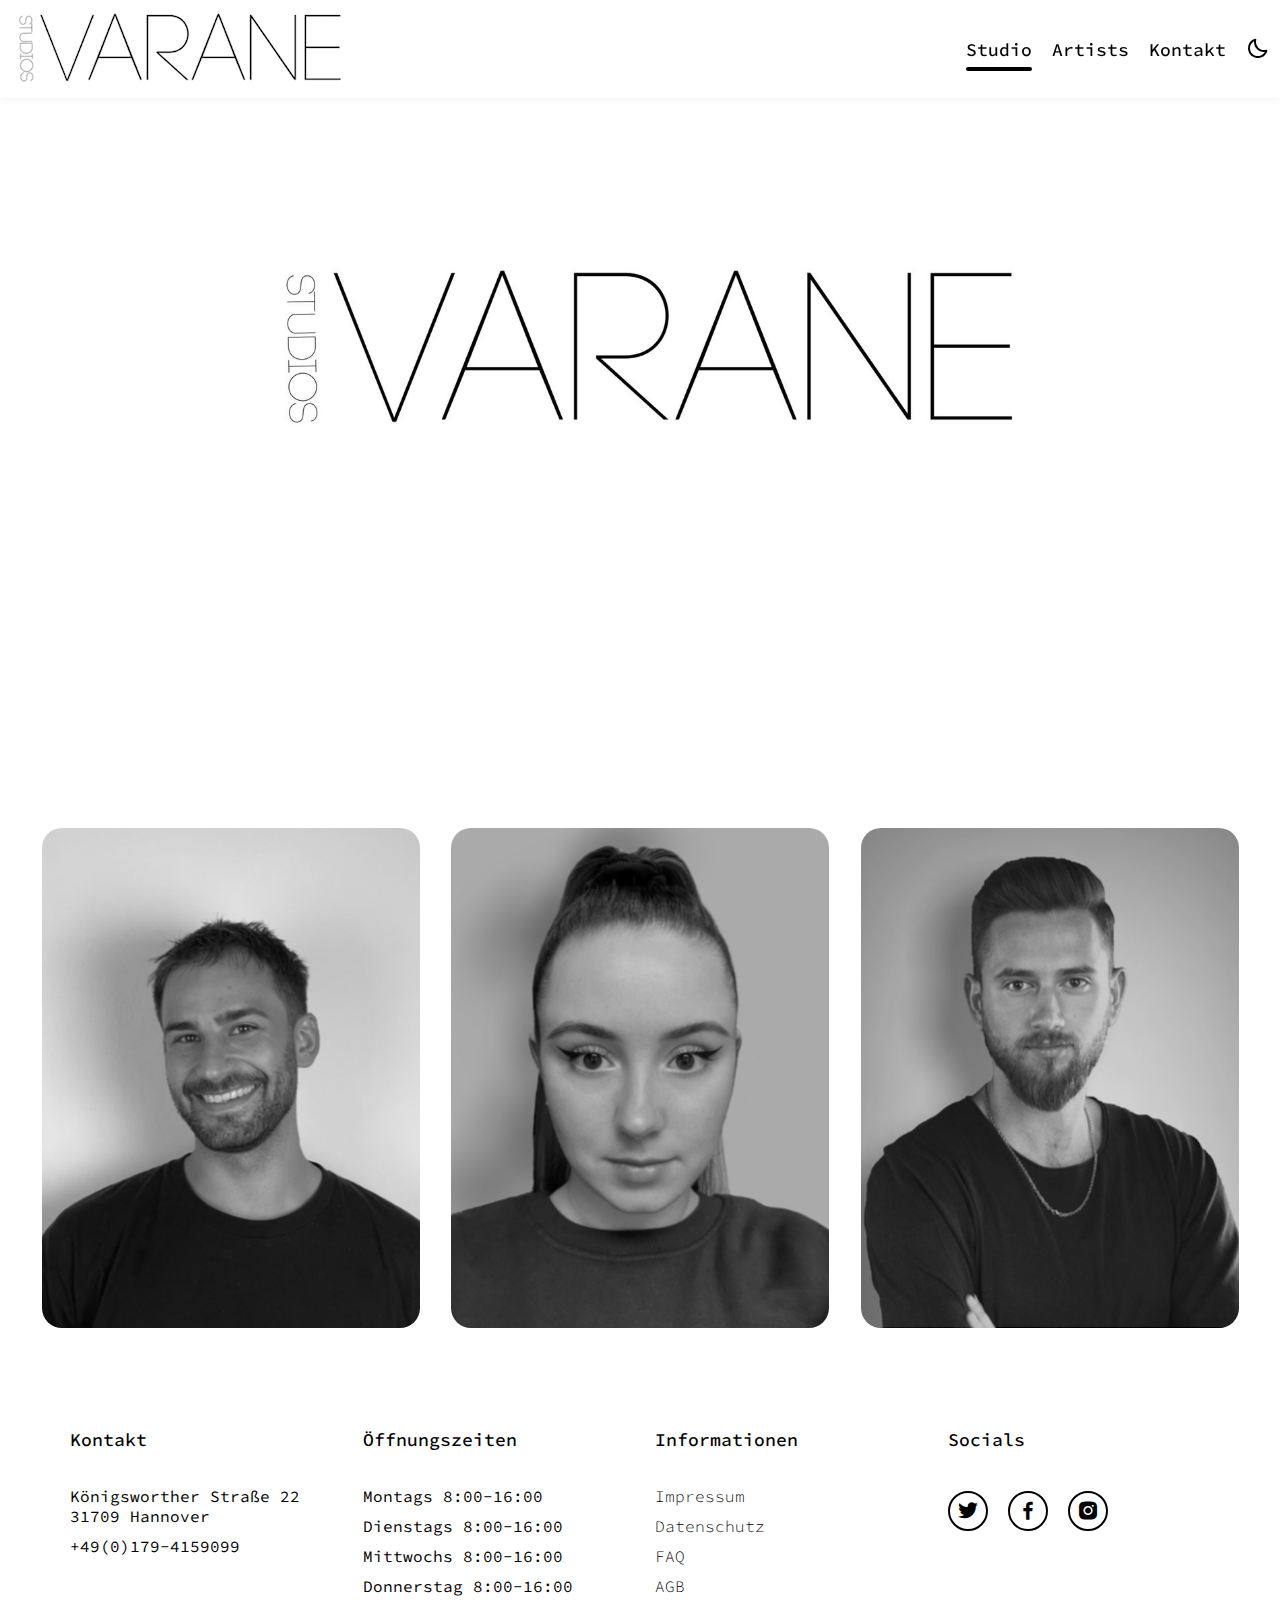
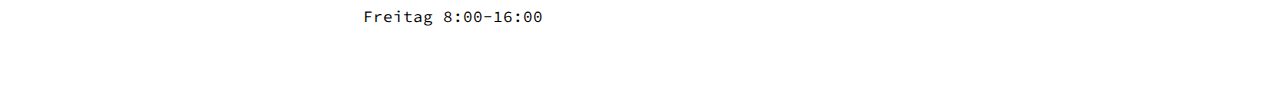
==== index.html @ ba290ebc "upload varane second design option" ====
<!DOCTYPE html>
<html lang="en">
  <head>
    <meta charset="UTF-8" />
    <meta http-equiv="X-UA-Compatible" content="IE=edge" />
    <meta name="viewport" content="width=Neo, initial-scale=1.0" />
    <title>varane.studio2</title>
    <link
      href="https://unpkg.com/boxicons@2.1.1/css/boxicons.min.css"
      rel="stylesheet"
    />
    <link href="./style.css" rel="stylesheet" />
  </head>
  <body>
    <header class="page__header header">
      <div class="header__container container">
        <div class="header__body">
          <div class="header__leftside">
            <a href="#" title="" class="header__logo_light"
              ><img
                class="light"
                src="./images/header_logo.png"
                alt="header logo"
            /></a>
            <a href="#" title="" class="header__logo_dark"
              ><img
                class="dark"
                src="./images/inverted_header_logo.png"
                alt="header logo"
            /></a>
          </div>
          <div class="header__rightside">
            <div class="header__menu header-menu">
              <ul class="header-menu__list">
                <li class="header-menu__item">
                  <a href="#" title="" class="header-menu__link current"
                    >Studio</a
                  >
                </li>
                <li class="header-menu__item">
                  <a href="./about.html" title="" class="header-menu__link"
                    >Artists</a
                  >
                <li class="header-menu__item">
                  <a href="./contact.html" title="" class="header-menu__link"
                    >Kontakt</a
                  >
                </li>
              </ul>
            </div>
            <div class="header__changer">
              <div class="header__moon">
                <i class="bx bx-moon"></i>
              </div>
            </div>
            <div class="header__mob">
              <div class="header__mob-menu">
                <i class="bx bx-menu"></i>
              </div>
            </div>
          </div>
        </div>
      </div>
    </header>
    <div class="page__intro home">
      <div class="intro__container container">
        <div class="intro__body home">
          <div class="card_light">
            <div class="card__img">
              <img src="./images/logo.jpeg" alt="intro logo light" />
            </div>
            <div class="card__content">
              <span class="card__name">Tattoo Studio</span>
              <span class="card__position">Hanover, Germany</span>
              <div class="card__socials">
                <a href="#" class="card__social"
                  ><i class="bx bxl-twitter"></i></a
                ><a href="#" class="card__social"
                  ><i class="bx bxl-facebook"></i></a
                ><a
                  href="https://www.instagram.com/varane.studios/"
                  class="card__social"
                  ><i class="bx bxl-instagram-alt"></i
                ></a>
              </div>
            </div>
          </div>
        <div class="card_dark">
          <div class="card__img">
            <img src="./images/inverted_logo.jpeg" alt="intro logo dark" />
          </div>
          <div class="card__content">
            <span class="card__name">Tattoo Studio</span>
            <span class="card__position">Hanover, Germany</span>
            <div class="card__socials">
              <a href="#" class="card__social"><i class="bx bxl-twitter"></i></a
              ><a href="#" class="card__social"
                ><i class="bx bxl-facebook"></i></a
              ><a
                href="https://www.instagram.com/varane.studios/"
                class="card__social"
                ><i class="bx bxl-instagram-alt"></i
              ></a>
            </div>
          </div>
        </div>
      </div>
    </div>
      <div class="page__intro home">
        <div class="intro__container container">
          <div class="intro__body Artists">
            <div class="artist card">
              <div class="card__img">
                <img src="./images/stefan.png" alt="Stefan Leußer" />
              </div>
              <div class="card__content">
                <span class="card__name">Stefan Leußer</span>
                <span class="tattoostyle card__position">Schwarz Weiß Kontraste</span>
                <span class="tattoostyle card__position">&</span>
                <span class="tattoostyle card__position">Abstrakte Elemente</span>
                <div class="card__socials">
                  <a href="#" class="card__social"
                    ><i class="bx bxl-twitter"></i></a
                  ><a href="#" class="card__social"
                    ><i class="bx bxl-facebook"></i></a
                  ><a
                    href="https://www.instagram.com/varane.studios/"
                    class="card__social"
                    ><i class="bx bxl-instagram-alt"></i
                  ></a>
                </div>
              </div>
            </div>
            <div class="artist card">
              <div class="card__img">
                <img src="./images/lou.png" alt="Lou" />
              </div>
              <div class="card__content">
                <span class="card__name">Lou Schmou</span>
                <span class="tattoostyle card__position">Feine Linien</span>
                <span class="tattoostyle card__position">&</span>
                <span class="tattoostyle card__position">Sanfte Schatten</span>
                <div class="card__socials">
                  <a href="#" class="card__social"
                    ><i class="bx bxl-twitter"></i></a
                  ><a href="#" class="card__social"
                    ><i class="bx bxl-facebook"></i></a
                  ><a
                    href="https://www.instagram.com/varane.studios/"
                    class="card__social"
                    ><i class="bx bxl-instagram-alt"></i
                  ></a>
                </div>
              </div>
            </div>
    <div class="artist card">
      <div class="card__img">
        <img src="./images/vitalij.png" alt="Vitalij" />
      </div>
      <div class="card__content">
        <span class="card__name">Vitalij Mitalji</span>
        <span class="tattoostyle card__position">Feine, geometrische Linien</span>
        <span class="tattoostyle card__position">&</span>
        <span class="tattoostyle card__position">Realistische Motive</span>
        <div class="card__socials">
          <a href="#" class="card__social"
            ><i class="bx bxl-twitter"></i></a
          ><a href="#" class="card__social"
            ><i class="bx bxl-facebook"></i></a
          ><a
            href="https://www.instagram.com/varane.studios/"
            class="card__social"
            ><i class="bx bxl-instagram-alt"></i
          ></a>
        </div>
      </div>
    </div>
  </div>
      <footer class="footer">
        <div class="footer_container">
          <div class="row">
            <div class="footer-col">
              <h4>Kontakt</h4>
              <ul>
                <li>Königsworther Straße 22<br>31709 Hannover</li>
                <li>+49(0)179-4159099</li>
              </ul>
            </div>
            <div class="footer-col">
              <h4>Öffnungszeiten</h4>
              <ul>
                <li>Montags 8:00-16:00</li>
                <li>Dienstags 8:00-16:00</li>
                <li>Mittwochs 8:00-16:00</li>
                <li>Donnerstag 8:00-16:00</li>
                <li>Freitag 8:00-16:00</li>
              </ul>
            </div>
            <div class="footer-col">
              <h4>Informationen</h4>
              <ul>
                <li><a href="#">Impressum</a></li>
                <li><a href="#">Datenschutz</a></li>
                <li><a href="#">FAQ</a></li>
                <li><a href="#">AGB</a></li>
              </ul>
            </div>
            <div class="footer-col">
              <h4>Socials</h4>
              <div class="intro__socials intro-soc">
                <div class="intro-soc__item">
                  <a href="#" title="" class="intro-soc__link"
                    ><i class="bx bxl-twitter"></i
                  ></a>
                </div>
                <div class="intro-soc__item">
                  <a href="#" title="" class="intro-soc__link"
                    ><i class="bx bxl-facebook"></i
                  ></a>
                </div>
                <div class="intro-soc__item">
                  <a href="https://www.instagram.com/varane.studios/" title="" class="intro-soc__link"
                    ><i class="bx bxl-instagram-alt"></i
                  ></a>
                </div>
              </div>
            </div>
            </div>
          </div>
        </div>
     </footer>
    <script src="./index.js"></script>
  </body>
</html>
---- style.css ----
/* Google Fonts */
@import url("https://fonts.googleapis.com/css2?family=Public+Sans&family=Source+Code+Pro&display=swap");
/* Variables CSS */
:root {
  --primary-color: white;
  --white-color: white;
  --text-color: black;
  --gray-color: #888888;
  --invert-primary-color: Black;
  --invert-text-color: white;
  --invert-bg-color: black;
}

/* Main Styles */
* {
  margin: 0;
  padding: 0;
  box-sizing: border-box;
}

body {
  min-height: 100vh;
  font-family: "Source Code Pro", "public sans", sans-serif, monospace;
  background: var(--white-color);
}

a {
  text-decoration: none;
}

ul {
  list-style: none;
}

.container {
  max-width: 100%;
  padding: 0 10px;
  width: 100%;
  margin: 0 auto;
}

.header {
  /* padding: 23px 0; */
  background: var(--white-color);
  box-shadow: 0px -2px 10px rgba(0, 0, 0, 0.1);
  transition: 0.3s;
  position: sticky;
  top: 0;
  left: 0;
  width: 100%;
  z-index: 1;
}

.header__body {
  display: flex;
  justify-content: space-between;
  align-items: center;
}

.header__logo {
  max-width: 250px;
  width: 100%;
}

.header__logo_dark {
  display: none;
}

.header__logo img {
  display: block;
  width: 100%;
  object-fit: contain;
}

.header__leftside {
  display: flex;
  align-items: center;
}

.header__rightside {
  display: flex;
  align-items: center;
}

.header-menu__list {
  display: flex;
  align-items: center;
}

.header-menu__item {
  padding: 0 10px;
}

.header-menu__link {
  font-weight: 500;
  font-size: 18px;
  color: var(--text-color);
  display: inline-flex;
  position: relative;
  transition: 0.3s;
}

.header-menu__link:after {
  content: "";
  position: absolute;
  left: 0;
  bottom: -10px;
  width: 0;
  height: 4px;
  background: var(--text-color);
  border-radius: 2px;
  transition: 0.3s;
}

.header-menu__link:hover:after {
  width: 100%;
}

.current::after {
  width: 100%;
}

.header__moon {
  display: flex;
  align-items: center;
  margin-left: 10px;
  font-size: 24px;
  color: var(--text-color);
  cursor: pointer;
  transition: 0.3s;
}

.header__mob-menu {
  margin-left: 10px;
  font-size: 26px;
  color: var(--text-color);
  cursor: pointer;
  transition: 0.3s;
  display: flex;
  align-items: center;
}

.header__mob {
  display: none;
}

.intro {
  min-height: calc(100vh - 80px);
  display: flex;
  align-items: center;
}

.intro__body {
  display: flex;
  align-items: center;
  justify-content: space-evenly;
  padding-top: 100px;
  padding-bottom: 30px;
}

.intro__content {
  max-width: 560px;
  width: 100%;
  padding-right: 20px;
}

.intro__title {
  font-weight: 600;
  font-size: 64px;
  line-height: 1.2;
  color: var(--text-color);
  margin-bottom: 10px;
  transition: 0.3s;
}

.intro__title span {
  color: var(--primary-color);
  transition: 0.3s;
}

.intro__position {
  display: block;
  font-weight: 500;
  font-size: 24px;
  color: var(--gray-color);
  margin-bottom: 25px;
}

.intro__text {
  font-size: 16px;
  line-height: 1.3;
  color: var(--text-color);
  margin-bottom: 30px;
  transition: 0.3s;
}

.btn {
  display: inline-flex;
  background: transparent;
  border: 2px solid var(--text-color);
  border-radius: 30px;
  padding: 13px 36px;
  align-items: center;
  justify-content: center;
  font-weight: 500;
  font-size: 16px;
  color: var(--text-color);
  transition: 0.3s;
}

.btn .bx {
  font-size: 24px;
}

.btn:hover {
  background: var(--text-color);
  color: var(--white-color);
  transform: scale(1.05);
}

.intro-soc {
  display: flex;
  margin: 0 -10px;
  margin-top: 40px;
  align-items: center;
}

.intro-soc__item {
  padding: 0 10px;
}

.intro-soc__link {
  display: flex;
  width: 40px;
  height: 40px;
  border-radius: 50%;
  align-items: center;
  justify-content: center;
  border: 2px solid var(--text-color);
  background: transparent;
  font-size: 24px;
  color: var(--text-color);
  transition: 0.3s;
}

.intro-soc__link:hover {
  background: var(--text-color);
  color: var(--white-color);
  transform: scale(1.15);
}

/* Intro Card */
.card_light {
  display: block;
  width: 100%;
  height: 500px;
  position: relative;
  overflow: hidden;
  border-radius: 20px;
  text-replace: 0.5s;
}

.card_light img {
  display: block;
  width: 100%;
  max-height: 400px;
  object-fit: contain;
}

.card__img {
  position: absolute;
  top: 0;
  left: 0;
  bottom: 0;
  right: 0;
  transition: 0.5s;
}

.card__img img {
  position: absolute;
  top: 0;
  left: 0;
  width: 100%;
  height: 100%;
  object-fit: cover;
}

.card__content {
  position: absolute;
  bottom: -50%;
  left: 0;
  width: 100%;
  z-index: 2;
  background-color: #cccccc;
  padding: 30px 20px;
  display: flex;
  justify-content: center;
  align-items: center;
  flex-direction: column;
  transition: 0.5s;
}

.card__name {
  display: block;
  font-weight: 600;
  font-size: 18px;
  color: #323232;
  margin-bottom: 5px;
}

.card__position {
  display: block;
  font-weight: normal;
  font-size: 14px;
  color: #4a4a4a;
  margin-bottom: 15px;
}

.card__socials {
  display: flex;
  align-items: center;
}

.card__social {
  display: inline-flex;
  margin: 0 10px;
  font-size: 24px;
  color: #4a4a4a;
  text-decoration: none;
}
.card_light:hover .card__content {
  bottom: 0;
}

.card_light:hover {
  transform: translateY(-10px);
}

.card_light:hover .card__img {
  filter: blur(5px);
}

.card:hover .card__content {
  bottom: 0;
}

.card:hover {
  transform: translateY(-10px);
}

.card:hover .card__img {
  filter: blur(5px);
}

.card_dark {
  display: none;
}

/* Artist card section */

.card {
  display: block;
  width: 100%;
  height: 500px;
  position: relative;
  overflow: hidden;
  border-radius: 20px;
  text-replace: 0.5s;
}

.artist {
  width: 30%;
}

.tattoostyle {
  margin-bottom: 0%;
}

/* Footer */
.footer_container {
  max-width: 1170px;
  margin: auto;
}
.row {
  display: flex;
  flex-wrap: wrap;
}
ul {
  list-style: none;
}
.footer {
  background-color: white;
  padding: 70px 0;
}
.footer-col {
  width: 25%;
  padding: 0 15px;
}
.footer-col h4 {
  font-size: 18px;
  color: var(--text-color);
  text-transform: capitalize;
  margin-bottom: 35px;
  font-weight: 500;
  position: relative;
}
.footer-col h4::before {
  content: "";
  position: absolute;
  left: 0;
  bottom: -10px;
  width: 0;
  height: 4px;
  background: var(--text-color);
  border-radius: 2px;
  transition: 0.3s;
}

.footer-col h4:hover:before {
  width: 66%;
}

.footer-col ul li:not(:last-child) {
  margin-bottom: 10px;
}
.footer-col ul li a {
  font-size: 16px;
  text-transform: capitalize;
  color: black;
  text-decoration: none;
  font-weight: 300;
  color: var(--text-color);
  display: block;
  transition: all 0.3s ease;
}
.footer-col ul li a:hover {
  color: var(--text-color);
  padding-left: 8px;
}
/*# sourceMappingURL=main.css.map */

/* Black Styles */
body.is-black {
  background: var(--invert-bg-color);
}

.is-black .header {
  background: var(--invert-bg-color);
  box-shadow: 0px -2px 10px rgba(255, 255, 255, 0.5);
}
/* If logo img is replaced by font = .is-black .header__logo {
  color: var(--invert-text-color);
} */

.is-black .light {
  display: none;
}

.is-black .header__logo_dark {
  display: block;
  width: 100%;
  object-fit: contain;
}

.is-black .header-menu__link {
  color: var(--invert-text-color);
}

.is-black .header-menu__link:after {
  background: var(--white-color);
}

.is-black .header__moon {
  color: var(--invert-text-color);
}

.is-black .intro__title {
  color: var(--invert-text-color);
}

.is-black .intro__title span {
  color: var(--invert-primary-color);
}

.is-black .intro__text {
  color: var(--invert-text-color);
}

.is-black .btn {
  color: var(--white-color);
  border-color: var(--white-color);
}

.is-black .btn:hover {
  background: var(--white-color);
  color: var(--invert-primary-color);
}

.is-black .intro-soc__link {
  color: var(--white-color);
  border-color: var(--white-color);
}

.is-black .intro-soc__link:hover {
  background: var(--white-color);
  color: var(--invert-primary-color);
}

.is-black .header__mob-menu {
  color: var(--invert-text-color);
}

.is-black .card_dark {
  display: block;
  width: 100%;
  height: 500px;
  position: relative;
  overflow: hidden;
  border-radius: 20px;
  text-replace: 0.5s;
}

.is-black .card_dark img {
  display: block;
  width: 100%;
  max-height: 400px;
  object-fit: cover;
}

.is-black .card_dark:hover .card__content {
  bottom: 0;
}

.is-black .card_dark:hover {
  transform: translateY(-10px);
}

.is-black .card_dark:hover .card__img {
  filter: blur(5px);
}

.is-black .card_light {
  display: none;
}

.is-black .footer {
  background-color: black;
}

.is-black .footer-col h4 {
  color: white;
}

.is-black .footer-col h4::before {
  background: white;
}

.is-black .footer-col ul li {
  color: white;
}

.is-black .footer-col ul li a {
  color: white;
}

.is-black .footer-col ul li a:hover {
  color: white;
}

/* Media Queries */
@media (max-width: 1023px) {
  .header-menu__link {
    font-size: 16px;
  }

  .header__logo {
    font-size: 24px;
  }

  .intro__title {
    font-size: 42px;
  }

  .intro__position {
    font-size: 18px;
    margin-bottom: 20px;
  }

  .intro__text {
    font-size: 14px;
    margin-bottom: 20px;
  }

  .intro-soc {
    margin-top: 20px;
  }

  .btn {
    font-size: 14px;
  }

  .btn .bx {
    font-size: 20px;
  }
}
@media (max-width: 767px) {
  .header {
    padding: 20px 0;
  }

  .intro {
    min-height: calc(100vh - 69px);
  }

  .header-menu {
    position: fixed;
    top: 69px;
    left: 100%;
    width: 100%;
    height: calc(100vh - 69px);
    background: rgba(255, 255, 255, 0.9);
    display: flex;
    justify-content: center;
    align-items: center;
    transition: 0.3s;
  }

  .header-menu.is-active {
    left: 0;
  }

  .header-menu__list {
    flex-direction: column;
  }

  .header__mob {
    display: block;
  }

  .is-black .header-menu {
    background: rgba(0, 0, 0, 0.8);
  }

  .header-menu__item:not(:last-child) {
    margin-bottom: 20px;
  }

  .header-menu__link {
    font-size: 24px;
  }

  .intro__body {
    flex-direction: column;
  }

  .intro__img {
    margin-bottom: 30px;
  }

  .intro__content {
    padding: 0;
  }

  .intro__title {
    font-size: 32px;
    text-align: center;
  }

  .intro__position {
    text-align: center;
  }

  .intro__text {
    text-align: center;
  }

  .intro__btn {
    display: flex;
    justify-content: center;
  }

  .artist {
    width: 75%;
    margin-bottom: 100px;
  }

  .footer-col {
    width: 50%;
    margin-bottom: 30px;
  }
}
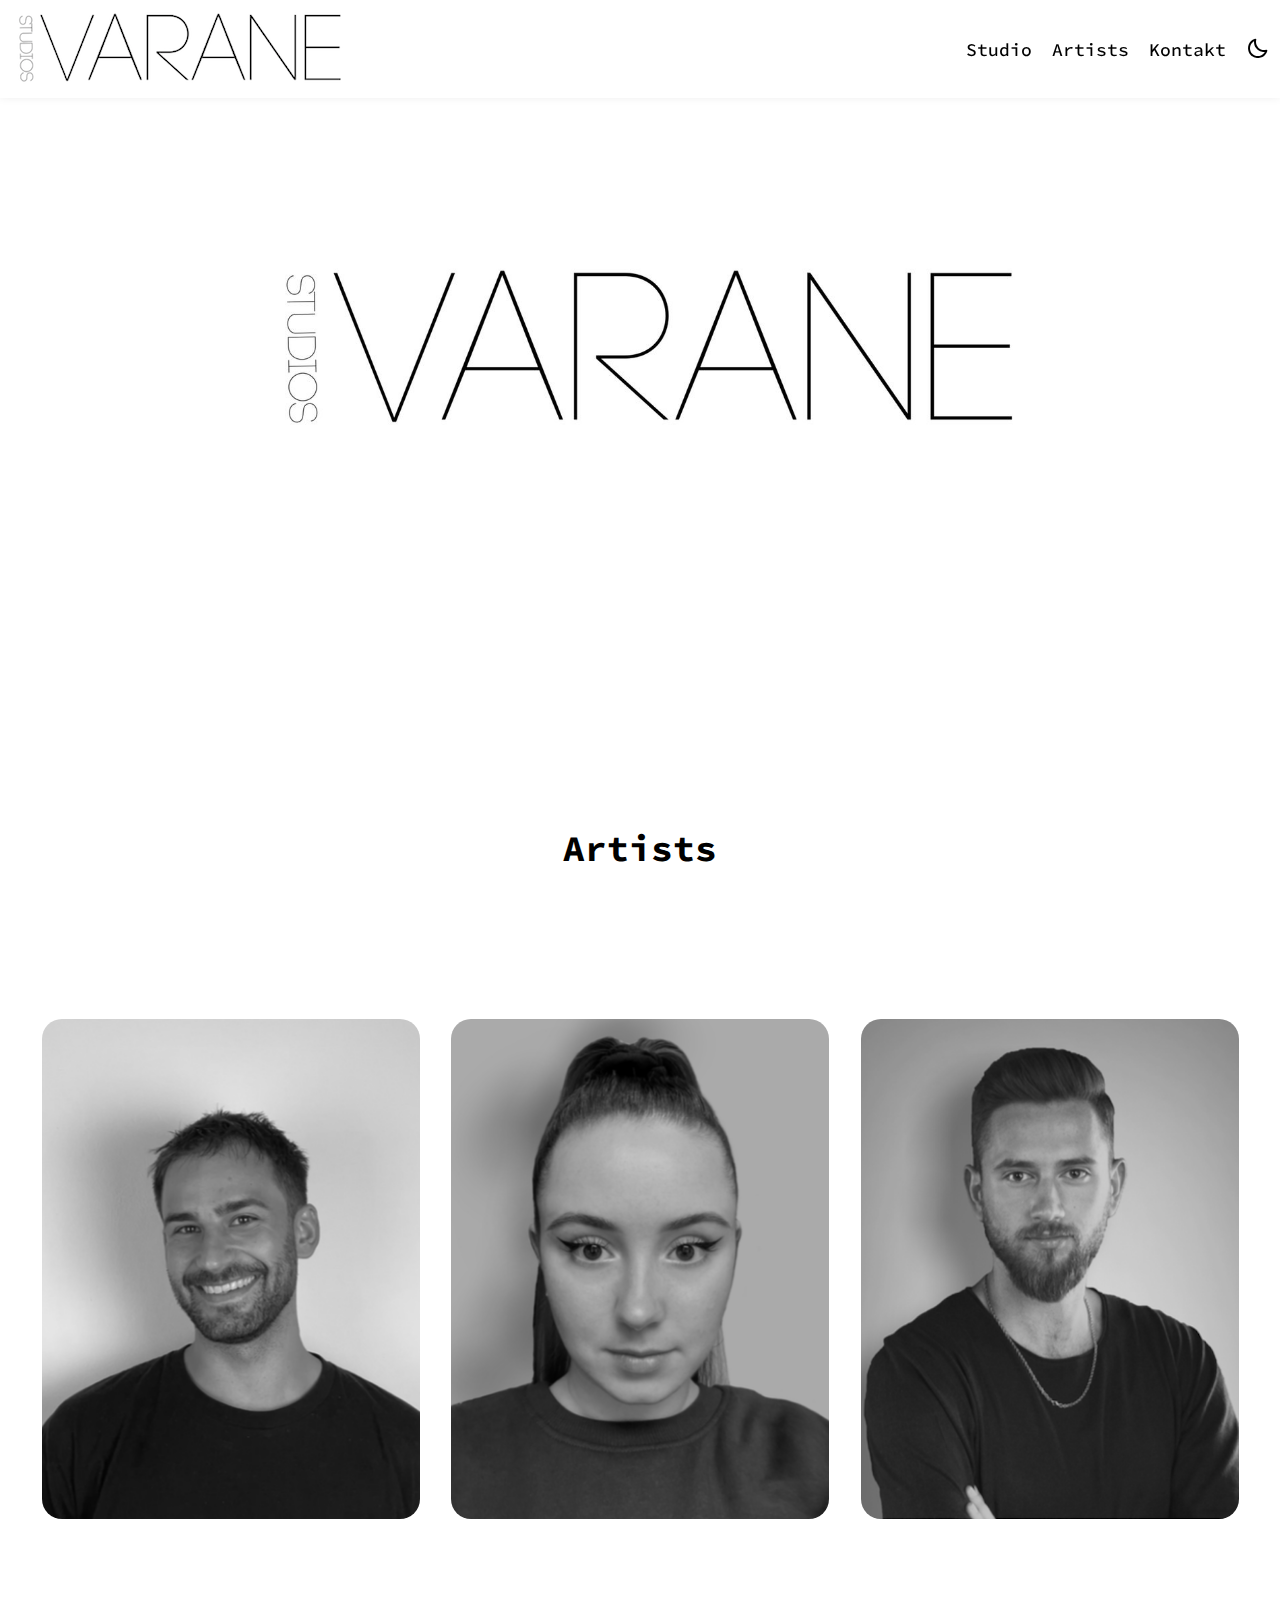
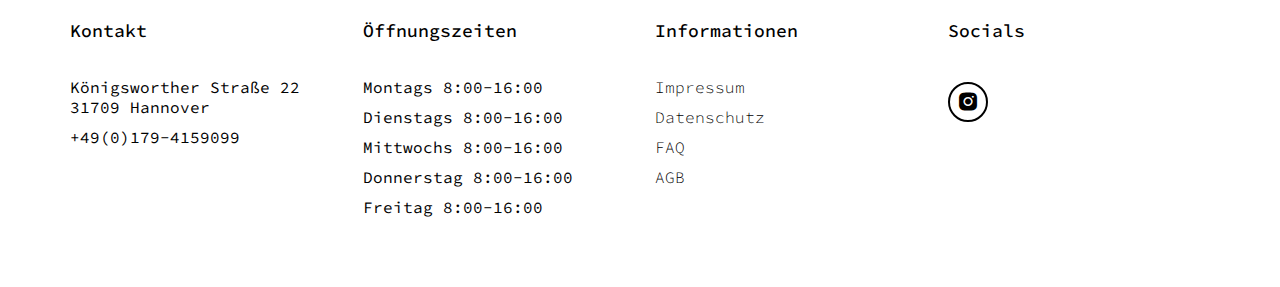
==== commit 49bd5207: "update" ====
--- a/index.html
+++ b/index.html
@@ -16,13 +16,13 @@
       <div class="header__container container">
         <div class="header__body">
           <div class="header__leftside">
-            <a href="#" title="" class="header__logo_light"
+            <a href="./index.html" title="" class="header__logo_light"
               ><img
                 class="light"
                 src="./images/header_logo.png"
                 alt="header logo"
             /></a>
-            <a href="#" title="" class="header__logo_dark"
+            <a href="./index.html" title="" class="header__logo_dark"
               ><img
                 class="dark"
                 src="./images/inverted_header_logo.png"
@@ -33,12 +33,12 @@
             <div class="header__menu header-menu">
               <ul class="header-menu__list">
                 <li class="header-menu__item">
-                  <a href="#" title="" class="header-menu__link current"
+                  <a href="studio.html" title="" class="header-menu__link"
                     >Studio</a
                   >
                 </li>
                 <li class="header-menu__item">
-                  <a href="./about.html" title="" class="header-menu__link"
+                  <a href="./artists.html" title="" class="header-menu__link"
                     >Artists</a
                   >
                 <li class="header-menu__item">
@@ -72,12 +72,8 @@
             <div class="card__content">
               <span class="card__name">Tattoo Studio</span>
               <span class="card__position">Hanover, Germany</span>
-              <div class="card__socials">
-                <a href="#" class="card__social"
-                  ><i class="bx bxl-twitter"></i></a
-                ><a href="#" class="card__social"
-                  ><i class="bx bxl-facebook"></i></a
-                ><a
+              <div class="card__socials main">
+                <a
                   href="https://www.instagram.com/varane.studios/"
                   class="card__social"
                   ><i class="bx bxl-instagram-alt"></i
@@ -92,11 +88,7 @@
           <div class="card__content">
             <span class="card__name">Tattoo Studio</span>
             <span class="card__position">Hanover, Germany</span>
-            <div class="card__socials">
-              <a href="#" class="card__social"><i class="bx bxl-twitter"></i></a
-              ><a href="#" class="card__social"
-                ><i class="bx bxl-facebook"></i></a
-              ><a
+            <div class="card__socials main"><a
                 href="https://www.instagram.com/varane.studios/"
                 class="card__social"
                 ><i class="bx bxl-instagram-alt"></i
@@ -106,129 +98,107 @@
         </div>
       </div>
     </div>
-      <div class="page__intro home">
-        <div class="intro__container container">
-          <div class="intro__body Artists">
-            <div class="artist card">
-              <div class="card__img">
-                <img src="./images/stefan.png" alt="Stefan Leußer" />
-              </div>
-              <div class="card__content">
-                <span class="card__name">Stefan Leußer</span>
-                <span class="tattoostyle card__position">Schwarz Weiß Kontraste</span>
-                <span class="tattoostyle card__position">&</span>
-                <span class="tattoostyle card__position">Abstrakte Elemente</span>
-                <div class="card__socials">
-                  <a href="#" class="card__social"
-                    ><i class="bx bxl-twitter"></i></a
-                  ><a href="#" class="card__social"
-                    ><i class="bx bxl-facebook"></i></a
-                  ><a
-                    href="https://www.instagram.com/varane.studios/"
-                    class="card__social"
-                    ><i class="bx bxl-instagram-alt"></i
-                  ></a>
-                </div>
-              </div>
-            </div>
-            <div class="artist card">
-              <div class="card__img">
-                <img src="./images/lou.png" alt="Lou" />
-              </div>
-              <div class="card__content">
-                <span class="card__name">Lou Schmou</span>
-                <span class="tattoostyle card__position">Feine Linien</span>
-                <span class="tattoostyle card__position">&</span>
-                <span class="tattoostyle card__position">Sanfte Schatten</span>
-                <div class="card__socials">
-                  <a href="#" class="card__social"
-                    ><i class="bx bxl-twitter"></i></a
-                  ><a href="#" class="card__social"
-                    ><i class="bx bxl-facebook"></i></a
-                  ><a
-                    href="https://www.instagram.com/varane.studios/"
-                    class="card__social"
-                    ><i class="bx bxl-instagram-alt"></i
-                  ></a>
-                </div>
-              </div>
-            </div>
-    <div class="artist card">
-      <div class="card__img">
-        <img src="./images/vitalij.png" alt="Vitalij" />
-      </div>
-      <div class="card__content">
-        <span class="card__name">Vitalij Mitalji</span>
-        <span class="tattoostyle card__position">Feine, geometrische Linien</span>
-        <span class="tattoostyle card__position">&</span>
-        <span class="tattoostyle card__position">Realistische Motive</span>
-        <div class="card__socials">
-          <a href="#" class="card__social"
-            ><i class="bx bxl-twitter"></i></a
-          ><a href="#" class="card__social"
-            ><i class="bx bxl-facebook"></i></a
-          ><a
-            href="https://www.instagram.com/varane.studios/"
-            class="card__social"
-            ><i class="bx bxl-instagram-alt"></i
-          ></a>
+    <div class="intro__container container">
+<div class="headline">Artists</div>
+    </div>
+    <div class="page__intro home">
+      <div class="intro__container container">
+        <div class="intro__body Artists">
+          <div class="artist card">
+            <div class="card__img">
+              <img src="./images/stefan.png" alt="Stefan Leußer" />
+            </div>
+            <div class="card__content">
+              <span class="card__name">Stefan Leußer</span>
+              <span class="tattoostyle card__position">Schwarz Weiß Kontraste</span>
+              <span class="tattoostyle card__position">&</span>
+              <span class="tattoostyle card__position">Abstrakte Elemente</span>
+              <div class="card__socials artists"><a
+                  href="https://www.instagram.com/varane.studios/"
+                  class="card__social"
+                  ><i class="bx bxl-instagram-alt"></i
+                ></a>
+              </div>
+            </div>
+          </div>
+          <div class="artist card">
+            <div class="card__img">
+              <img src="./images/lou.png" alt="Louisa Wiewel" />
+            </div>
+            <div class="card__content">
+              <span class="card__name">Louisa Wiewel</span>
+              <span class="tattoostyle card__position">Feine Linien</span>
+              <span class="tattoostyle card__position">&</span>
+              <span class="tattoostyle card__position">Sanfte Schatten</span>
+              <div class="card__socials artists"><a
+                  href="https://www.instagram.com/louutattoo/"
+                  class="card__social"
+                  ><i class="bx bxl-instagram-alt"></i
+                ></a>
+              </div>
+            </div>
+          </div>
+  <div class="artist card">
+    <div class="card__img">
+      <img src="./images/vitalij.png" alt="Vitalij Krist" />
+    </div>
+    <div class="card__content">
+      <span class="card__name">Vitalij Krist</span>
+      <span class="tattoostyle card__position">Feine, geometrische Linien</span>
+      <span class="tattoostyle card__position">&</span>
+      <span class="tattoostyle card__position">Realistische Motive</span>
+      <div class="card__socials artists"><a
+          href="https://www.instagram.com/vitalijkrist.ttt/"
+          class="card__social"
+          ><i class="bx bxl-instagram-alt"></i
+        ></a>
+      </div>
+    </div>
+  </div>
+</div>
+    <footer class="footer">
+      <div class="footer_container">
+        <div class="row">
+          <div class="footer-col">
+            <h4>Kontakt</h4>
+            <ul>
+              <li>Königsworther Straße 22<br>31709 Hannover</li>
+              <li>+49(0)179-4159099</li>
+            </ul>
+          </div>
+          <div class="footer-col">
+            <h4>Öffnungszeiten</h4>
+            <ul>
+              <li>Montags 8:00-16:00</li>
+              <li>Dienstags 8:00-16:00</li>
+              <li>Mittwochs 8:00-16:00</li>
+              <li>Donnerstag 8:00-16:00</li>
+              <li>Freitag 8:00-16:00</li>
+            </ul>
+          </div>
+          <div class="footer-col">
+            <h4>Informationen</h4>
+            <ul>
+              <li><a href="#">Impressum</a></li>
+              <li><a href="#">Datenschutz</a></li>
+              <li><a href="#">FAQ</a></li>
+              <li><a href="#">AGB</a></li>
+            </ul>
+          </div>
+          <div class="footer-col">
+            <h4>Socials</h4>
+            <div class="intro__socials intro-soc">
+              <div class="intro-soc__item">
+                <a href="https://www.instagram.com/varane.studios/" title="" class="intro-soc__link"
+                  ><i class="bx bxl-instagram-alt"></i
+                ></a>
+              </div>
+            </div>
+          </div>
+          </div>
         </div>
       </div>
-    </div>
-  </div>
-      <footer class="footer">
-        <div class="footer_container">
-          <div class="row">
-            <div class="footer-col">
-              <h4>Kontakt</h4>
-              <ul>
-                <li>Königsworther Straße 22<br>31709 Hannover</li>
-                <li>+49(0)179-4159099</li>
-              </ul>
-            </div>
-            <div class="footer-col">
-              <h4>Öffnungszeiten</h4>
-              <ul>
-                <li>Montags 8:00-16:00</li>
-                <li>Dienstags 8:00-16:00</li>
-                <li>Mittwochs 8:00-16:00</li>
-                <li>Donnerstag 8:00-16:00</li>
-                <li>Freitag 8:00-16:00</li>
-              </ul>
-            </div>
-            <div class="footer-col">
-              <h4>Informationen</h4>
-              <ul>
-                <li><a href="#">Impressum</a></li>
-                <li><a href="#">Datenschutz</a></li>
-                <li><a href="#">FAQ</a></li>
-                <li><a href="#">AGB</a></li>
-              </ul>
-            </div>
-            <div class="footer-col">
-              <h4>Socials</h4>
-              <div class="intro__socials intro-soc">
-                <div class="intro-soc__item">
-                  <a href="#" title="" class="intro-soc__link"
-                    ><i class="bx bxl-twitter"></i
-                  ></a>
-                </div>
-                <div class="intro-soc__item">
-                  <a href="#" title="" class="intro-soc__link"
-                    ><i class="bx bxl-facebook"></i
-                  ></a>
-                </div>
-                <div class="intro-soc__item">
-                  <a href="https://www.instagram.com/varane.studios/" title="" class="intro-soc__link"
-                    ><i class="bx bxl-instagram-alt"></i
-                  ></a>
-                </div>
-              </div>
-            </div>
-            </div>
-          </div>
-        </div>
-     </footer>
+   </footer>
     <script src="./index.js"></script>
   </body>
 </html>
--- a/style.css
+++ b/style.css
@@ -323,11 +323,19 @@
 
 .card__social {
   display: inline-flex;
-  margin: 0 10px;
-  font-size: 24px;
+  margin-top: 10px;
   color: #4a4a4a;
   text-decoration: none;
 }
+
+.main {
+  font-size: 72px;
+}
+
+.artists {
+  font-size: 36px;
+}
+
 .card_light:hover .card__content {
   bottom: 0;
 }
@@ -356,6 +364,25 @@
   display: none;
 }
 
+/* Our Artists */
+
+.headline {
+  display: flex;
+  justify-content: center;
+  font-size: 36px;
+  margin-block-start: 1.33em;
+  margin-block-end: 1.33em;
+  margin-inline-start: 0px;
+  margin-inline-end: 0px;
+  font-weight: bold;
+  color: black;
+  transition: 0.3s;
+  padding-top: 50px;
+}
+
+.is-black .headline {
+  color: white;
+}
 /* Artist card section */
 
 .card {
@@ -437,6 +464,9 @@
   color: var(--text-color);
   padding-left: 8px;
 }
+
+/* Artists Page */
+
 /*# sourceMappingURL=main.css.map */
 
 /* Black Styles */
